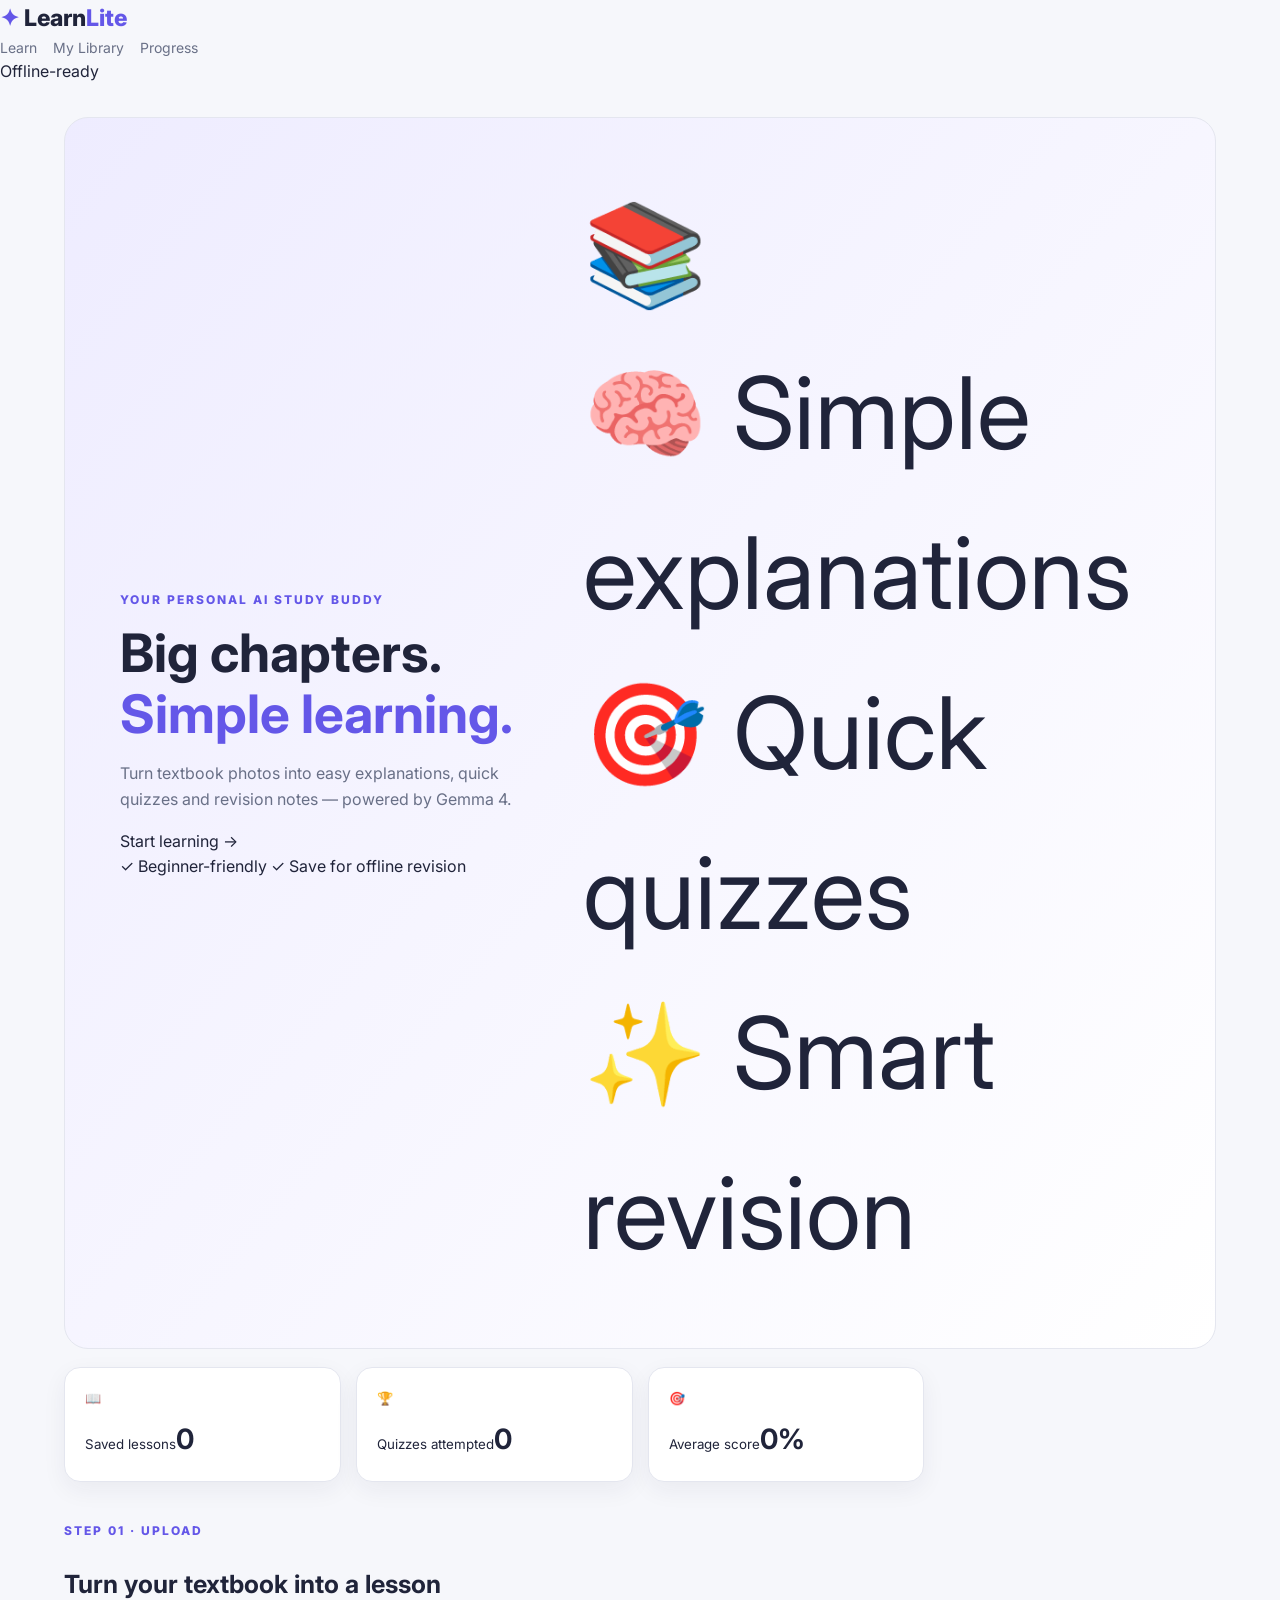
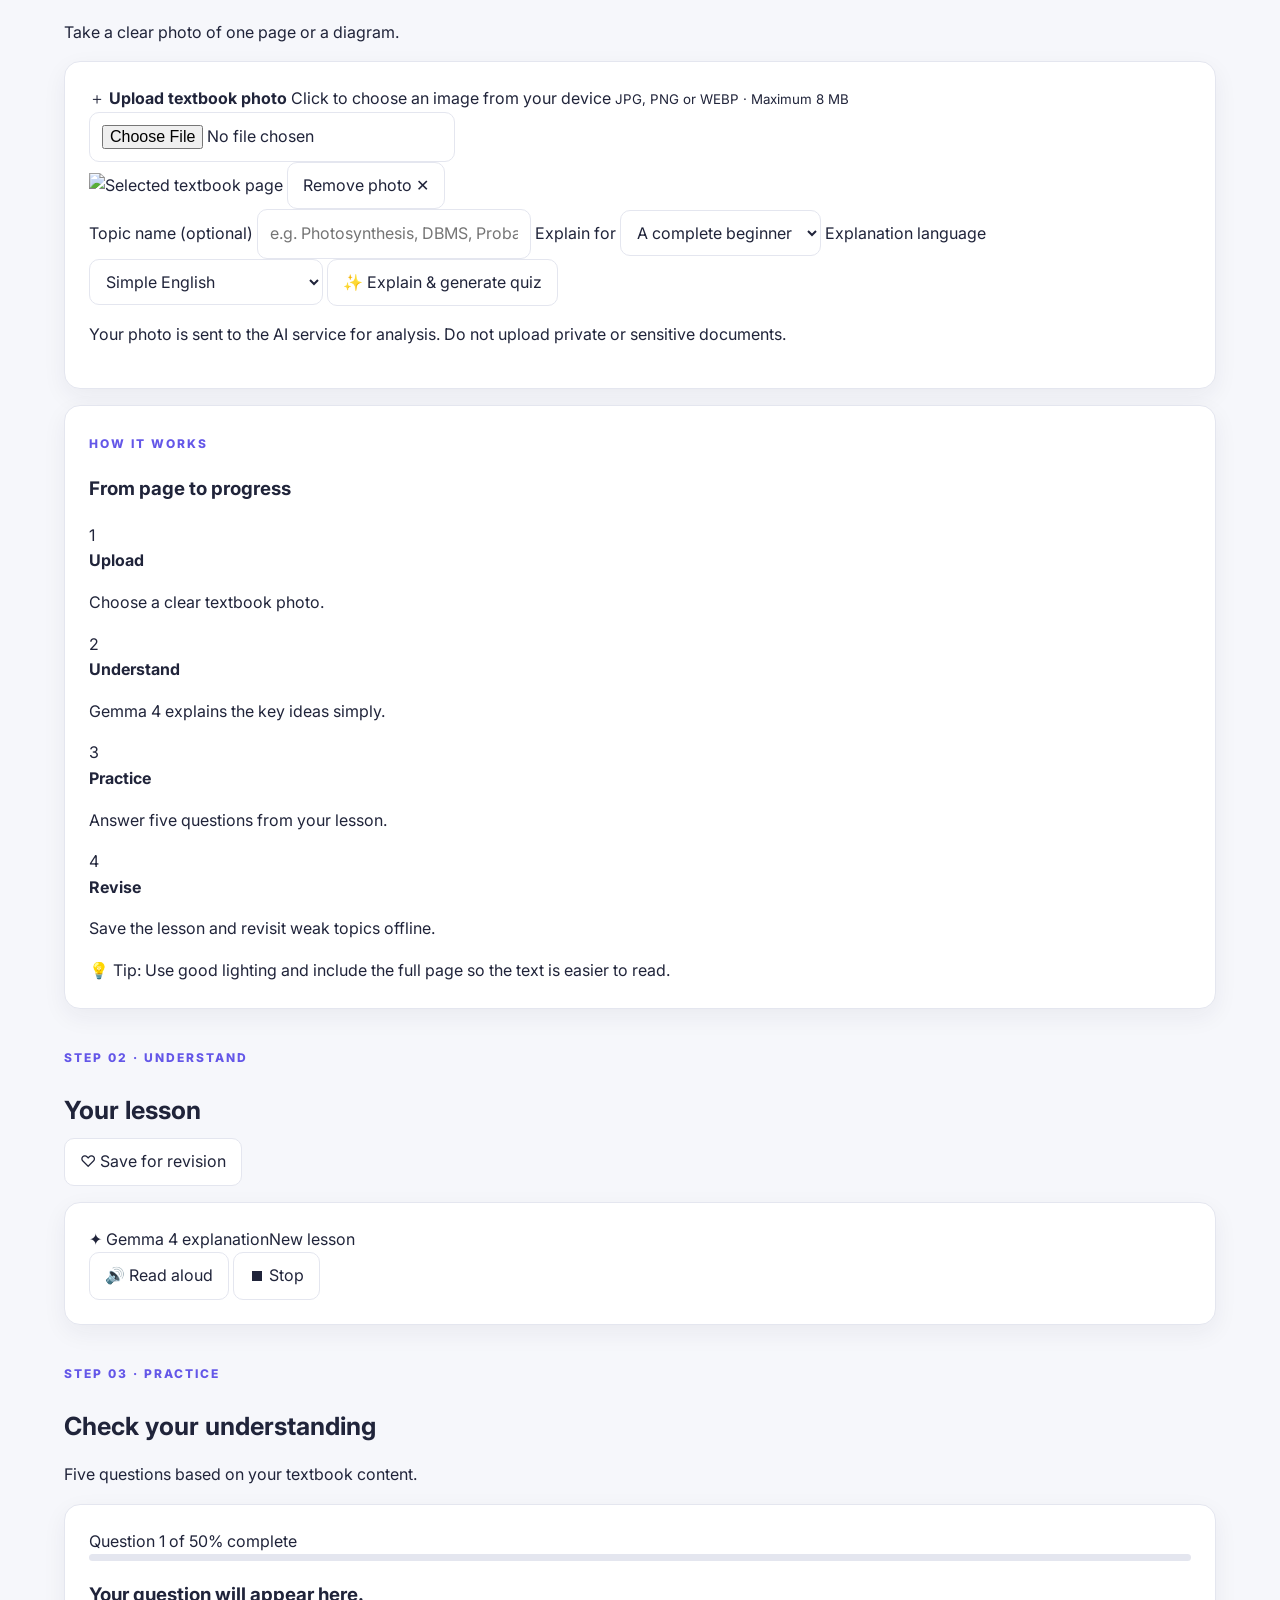
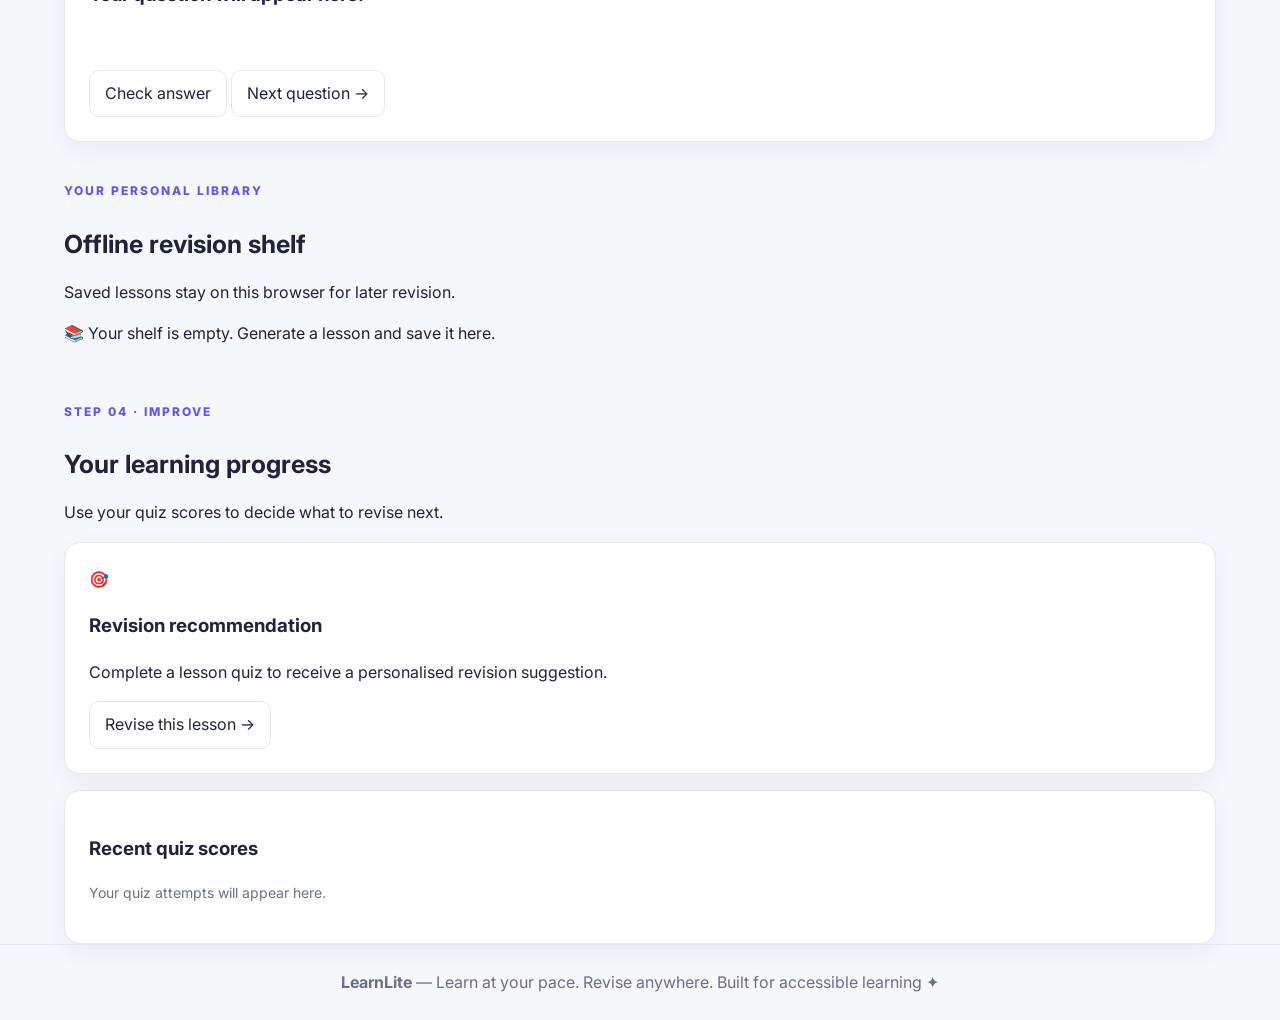
==== index.html @ 58d680be "Add LearnLite hackathon project" ====
<!DOCTYPE html>
<html lang="en">
<head>
  <meta charset="UTF-8">
  <meta name="viewport" content="width=device-width, initial-scale=1.0">
  <meta name="theme-color" content="#f7f5ff">
  <title>LearnLite — Learn Smarter</title>
  <link rel="stylesheet" href="style.css">
  <script src="script.js" defer></script>
</head>
<body>
  <header class="navbar">
    <a href="#home" class="logo"><span class="logo-icon">✦</span> Learn<span>Lite</span></a>
    <nav>
      <a href="#learn">Learn</a>
      <a href="#revision">My Library</a>
      <a href="#progress">Progress</a>
    </nav>
    <span class="offline-badge"><span></span> Offline-ready</span>
  </header>

  <main id="home">
    <section class="hero">
      <div class="hero-text">
        <span class="eyebrow">YOUR PERSONAL AI STUDY BUDDY</span>
        <h1>Big chapters.<br><span>Simple learning.</span></h1>
        <p>Turn textbook photos into easy explanations, quick quizzes and revision notes — powered by Gemma 4.</p>
        <a class="btn primary" href="#learn">Start learning <span>→</span></a>
        <div class="hero-points">
          <span>✓ Beginner-friendly</span>
          <span>✓ Save for offline revision</span>
        </div>
      </div>
      <div class="hero-art" aria-hidden="true">
        <div class="book">📚</div>
        <div class="art-card card-one">🧠 Simple explanations</div>
        <div class="art-card card-two">🎯 Quick quizzes</div>
        <div class="art-card card-three">✨ Smart revision</div>
      </div>
    </section>

    <section class="stats-grid">
      <article class="stat-card"><span>📖</span><div><small>Saved lessons</small><strong id="savedCount">0</strong></div></article>
      <article class="stat-card"><span>🏆</span><div><small>Quizzes attempted</small><strong id="quizCount">0</strong></div></article>
      <article class="stat-card"><span>🎯</span><div><small>Average score</small><strong id="averageScore">0%</strong></div></article>
    </section>

    <section id="learn" class="section">
      <div class="section-heading">
        <div><span class="eyebrow">STEP 01 · UPLOAD</span><h2>Turn your textbook into a lesson</h2></div>
        <p>Take a clear photo of one page or a diagram.</p>
      </div>

      <div class="learning-layout">
        <form id="studyForm" class="panel upload-panel">
          <label class="upload-zone" for="textbookImage" id="dropZone">
            <span class="upload-symbol">＋</span>
            <strong>Upload textbook photo</strong>
            <span>Click to choose an image from your device</span>
            <small>JPG, PNG or WEBP · Maximum 8 MB</small>
          </label>
          <input id="textbookImage" type="file" accept="image/jpeg,image/png,image/webp" required>

          <div id="previewWrap" class="preview-wrap hidden">
            <img id="previewImage" alt="Selected textbook page">
            <button type="button" id="removeImage" class="text-button">Remove photo ✕</button>
          </div>

          <label for="topicInput" class="field-label">Topic name (optional)</label>
          <input id="topicInput" type="text" maxlength="100" placeholder="e.g. Photosynthesis, DBMS, Probability">

          <label for="levelSelect" class="field-label">Explain for</label>
          <select id="levelSelect">
            <option value="a complete beginner">A complete beginner</option>
            <option value="a school student">A school student</option>
            <option value="a college student">A college student</option>
          </select>

          <label for="languageSelect" class="field-label">Explanation language</label>
          <select id="languageSelect">
            <option value="simple English">Simple English</option>
            <option value="Hindi">Hindi</option>
            <option value="Hinglish">Hinglish (Hindi + English)</option>
          </select>

          <button id="generateBtn" type="submit" class="btn primary full">✨ Explain & generate quiz</button>
          <p class="privacy-note">Your photo is sent to the AI service for analysis. Do not upload private or sensitive documents.</p>
          <p id="statusMessage" class="status-message" role="status"></p>
        </form>

        <aside class="panel how-panel">
          <span class="eyebrow">HOW IT WORKS</span>
          <h3>From page to progress</h3>
          <div class="step"><span>1</span><div><strong>Upload</strong><p>Choose a clear textbook photo.</p></div></div>
          <div class="step"><span>2</span><div><strong>Understand</strong><p>Gemma 4 explains the key ideas simply.</p></div></div>
          <div class="step"><span>3</span><div><strong>Practice</strong><p>Answer five questions from your lesson.</p></div></div>
          <div class="step"><span>4</span><div><strong>Revise</strong><p>Save the lesson and revisit weak topics offline.</p></div></div>
          <div class="tip-box">💡 Tip: Use good lighting and include the full page so the text is easier to read.</div>
        </aside>
      </div>
    </section>

    <section id="lesson" class="section hidden">
      <div class="section-heading">
        <div><span class="eyebrow">STEP 02 · UNDERSTAND</span><h2 id="lessonTitle">Your lesson</h2></div>
        <button id="saveLessonBtn" class="btn secondary">♡ Save for revision</button>
      </div>
      <article class="panel lesson-panel">
        <div class="lesson-meta"><span class="ai-tag">✦ Gemma 4 explanation</span><span id="lessonMode">New lesson</span></div>
        <div id="explanation" class="explanation"></div>
        <div class="lesson-actions">
          <button id="readBtn" class="btn secondary">🔊 Read aloud</button>
          <button id="stopReadBtn" class="btn secondary">⏹ Stop</button>
        </div>
      </article>
    </section>

    <section id="quizSection" class="section hidden">
      <div class="section-heading">
        <div><span class="eyebrow">STEP 03 · PRACTICE</span><h2>Check your understanding</h2></div>
        <p>Five questions based on your textbook content.</p>
      </div>
      <article class="panel quiz-panel">
        <div class="quiz-top"><span id="questionCounter">Question 1 of 5</span><span id="quizProgressText">0% complete</span></div>
        <div class="progress-track"><div id="quizProgressBar"></div></div>
        <h3 id="questionText">Your question will appear here.</h3>
        <div id="optionsList" class="options-list"></div>
        <p id="quizFeedback" class="quiz-feedback" aria-live="polite"></p>
        <div class="quiz-controls">
          <button id="checkAnswerBtn" class="btn primary">Check answer</button>
          <button id="nextQuestionBtn" class="btn primary hidden">Next question →</button>
        </div>
        <div id="quizResult" class="quiz-result hidden"></div>
      </article>
    </section>

    <section id="revision" class="section">
      <div class="section-heading">
        <div><span class="eyebrow">YOUR PERSONAL LIBRARY</span><h2>Offline revision shelf</h2></div>
        <p>Saved lessons stay on this browser for later revision.</p>
      </div>
      <div id="revisionList" class="revision-grid"></div>
      <p id="emptyLibrary" class="empty-library">📚 Your shelf is empty. Generate a lesson and save it here.</p>
    </section>

    <section id="progress" class="section">
      <div class="section-heading">
        <div><span class="eyebrow">STEP 04 · IMPROVE</span><h2>Your learning progress</h2></div>
        <p>Use your quiz scores to decide what to revise next.</p>
      </div>
      <div class="progress-layout">
        <article class="panel progress-panel">
          <span class="progress-icon">🎯</span>
          <h3>Revision recommendation</h3>
          <p id="recommendationText">Complete a lesson quiz to receive a personalised revision suggestion.</p>
          <button id="reviseRecommendedBtn" class="btn secondary hidden">Revise this lesson →</button>
        </article>
        <article class="panel history-panel">
          <h3>Recent quiz scores</h3>
          <div id="scoreHistory"></div>
          <p id="emptyScores" class="muted">Your quiz attempts will appear here.</p>
        </article>
      </div>
    </section>
  </main>

  <footer><strong>LearnLite</strong> — Learn at your pace. Revise anywhere. <span>Built for accessible learning ✦</span></footer>
  <div id="toast" class="toast" role="status"></div>
</body>
</html>
---- style.css ----
@import url('https://fonts.googleapis.com/css2?family=Inter:wght@400;500;600;700;800&display=swap');

:root {
  --bg: #f6f7fb;
  --surface: #ffffff;
  --text: #20243a;
  --muted: #697087;
  --primary: #6457e8;
  --primary-light: #eeecff;
  --border: #e4e6ef;
  --shadow: 0 8px 25px rgba(35, 36, 75, .06);
}

body.dark {
  --bg: #141625;
  --surface: #202337;
  --text: #f4f4ff;
  --muted: #b0b5ca;
  --primary: #a49aff;
  --primary-light: #34304f;
  --border: #383c53;
  --shadow: 0 8px 25px rgba(0, 0, 0, .18);
}

* { box-sizing: border-box; }

html { scroll-behavior: smooth; }

body {
  margin: 0;
  background: var(--bg);
  color: var(--text);
  font-family: Inter, Arial, sans-serif;
  line-height: 1.6;
  transition: background .2s, color .2s;
}

a { color: inherit; text-decoration: none; }

button, input, select, textarea { font: inherit; }

button, .primary-btn {
  border: 1px solid var(--border);
  border-radius: 10px;
  padding: 10px 15px;
  cursor: pointer;
  background: var(--surface);
  color: var(--text);
  transition: transform .15s, opacity .15s;
}

button:hover, .primary-btn:hover { transform: translateY(-1px); }

button:disabled { opacity: .45; cursor: not-allowed; transform: none; }

.primary-btn {
  display: inline-block;
  background: var(--primary);
  border-color: var(--primary);
  color: white;
  font-weight: 600;
}

.header {
  position: sticky;
  top: 0;
  z-index: 10;
  display: flex;
  align-items: center;
  justify-content: space-between;
  flex-wrap: wrap;
  gap: 16px;
  padding: 14px 6%;
  background: var(--surface);
  border-bottom: 1px solid var(--border);
}

.logo { font-size: 23px; font-weight: 800; }
.logo span, .hero h1 span { color: var(--primary); }

nav, .header-actions {
  display: flex;
  align-items: center;
  flex-wrap: wrap;
  gap: 16px;
}

nav a { color: var(--muted); font-size: 14px; }
nav a:hover { color: var(--primary); }

#networkStatus { font-size: 12px; color: var(--muted); }
#networkStatus.online { color: #16865c; }
#networkStatus.offline { color: #e34e5b; }

main { max-width: 1200px; margin: auto; padding: 0 24px; }

.hero {
  display: flex;
  justify-content: space-between;
  align-items: center;
  gap: 25px;
  margin-top: 32px;
  padding: 55px;
  border-radius: 24px;
  background: linear-gradient(130deg, var(--primary-light), var(--surface));
  border: 1px solid var(--border);
}

.eyebrow { color: var(--primary); font-size: 12px; font-weight: 800; letter-spacing: 2px; }
.hero h1 { font-size: clamp(32px, 5vw, 53px); line-height: 1.15; margin: 12px 0; }
.hero p { color: var(--muted); }
.hero-art { font-size: 100px; }

.section { padding-top: 35px; scroll-margin-top: 100px; }
.section h2 { font-size: 25px; margin-bottom: 8px; }
.muted { color: var(--muted); font-size: 14px; }

.stats-grid {
  display: grid;
  grid-template-columns: repeat(4, minmax(0, 1fr));
  gap: 15px;
  margin-top: 18px;
}

.stat-card, .course-card, .panel, .lesson-sidebar, .lesson-content,
.achievement-card, .task-item {
  background: var(--surface);
  border: 1px solid var(--border);
  border-radius: 16px;
  box-shadow: var(--shadow);
}

.stat-card { padding: 20px; display: grid; gap: 8px; }
.stat-card span { color: var(--muted); font-size: 13px; }
.stat-card strong { font-size: 28px; }

.toolbar, .button-row {
  display: flex;
  flex-wrap: wrap;
  align-items: center;
  gap: 10px;
}

.toolbar { margin: 18px 0; }

input, select, textarea {
  background: var(--surface);
  color: var(--text);
  border: 1px solid var(--border);
  border-radius: 10px;
  padding: 11px 12px;
  max-width: 100%;
}

input:focus, select:focus, textarea:focus, button:focus-visible, a:focus-visible {
  outline: 2px solid var(--primary);
  outline-offset: 2px;
}

#courseSearch { flex: 1; min-width: 180px; }

.course-grid {
  display: grid;
  grid-template-columns: repeat(3, minmax(0, 1fr));
  gap: 18px;
}

.course-card { padding: 20px; }
.course-icon { font-size: 35px; }
.course-card h3 { margin: 10px 0 5px; }
.course-card p { color: var(--muted); font-size: 14px; }
.course-meta { color: var(--muted); font-size: 12px; margin-bottom: 15px; }
.course-card .button-row { margin-top: 12px; }
.course-card .button-row button { flex: 1; }
.course-card .progress-track { margin-top: 15px; }

.progress-track {
  height: 7px;
  border-radius: 20px;
  background: var(--border);
  overflow: hidden;
}

.progress-fill { height: 100%; background: var(--primary); transition: width .2s; }

.lesson-layout {
  display: grid;
  grid-template-columns: 260px minmax(0, 1fr);
  gap: 18px;
  margin-top: 18px;
}

.lesson-sidebar, .lesson-content { padding: 20px; min-width: 0; }
.lesson-sidebar button { display: block; width: 100%; text-align: left; margin: 8px 0; }
.lesson-sidebar button.active { background: var(--primary-light); border-color: var(--primary); }
.lesson-content > p { white-space: pre-line; }

.video-wrapper {
  width: 100%;
  aspect-ratio: 16 / 9;
  background: #10111b;
  border-radius: 14px;
  overflow: hidden;
  margin: 20px 0 8px;
  display: grid;
  place-items: center;
}

.video-wrapper iframe { width: 100%; height: 100%; border: 0; }
.video-placeholder { color: white; text-align: center; padding: 20px; }
.video-link { display: inline-block; color: var(--primary); margin: 8px 0 15px; }

.lesson-content label { display: block; margin: 20px 0 8px; font-weight: 600; }
#lessonNotes { display: block; width: 100%; resize: vertical; }

.panel { padding: 24px; margin-top: 16px; }
#quizOptions { display: grid; gap: 10px; margin: 18px 0; }
.quiz-option { text-align: left; }
.quiz-option.selected { border-color: var(--primary); background: var(--primary-light); }
#quizFeedback { min-height: 25px; }

.task-list { display: grid; gap: 10px; margin-top: 15px; }
.task-item {
  display: flex;
  align-items: center;
  justify-content: space-between;
  flex-wrap: wrap;
  gap: 12px;
  padding: 14px 16px;
}
.task-item label { display: flex; align-items: center; gap: 10px; }
.task-item.done .task-title { text-decoration: line-through; color: var(--muted); }

.timer-panel { text-align: center; }
.timer-display { font-size: clamp(48px, 9vw, 76px); font-weight: 800; margin: 15px; }
.timer-panel .button-row { justify-content: center; }
.timer-panel select { margin-left: 8px; }

.chat-messages { display: grid; gap: 12px; margin-bottom: 15px; }
.bot-message, .user-message { padding: 12px 15px; border-radius: 12px; margin: 0; }
.bot-message { background: var(--primary-light); }
.user-message { background: var(--bg); text-align: right; }
#chatForm input { flex: 1; min-width: 150px; }

.achievement-grid {
  display: grid;
  grid-template-columns: repeat(3, minmax(0, 1fr));
  gap: 12px;
  margin: 18px 0 45px;
}
.achievement-card { padding: 16px; }
.achievement-card.locked { opacity: .5; }
.achievement-card strong { display: block; }
.achievement-card p { margin: 5px 0 0; color: var(--muted); font-size: 13px; }

footer { text-align: center; padding: 25px; color: var(--muted); border-top: 1px solid var(--border); }

.toast {
  position: fixed;
  right: 20px;
  bottom: 20px;
  z-index: 20;
  max-width: calc(100vw - 40px);
  background: var(--text);
  color: var(--surface);
  border-radius: 12px;
  padding: 12px 18px;
  opacity: 0;
  pointer-events: none;
  transition: opacity .2s;
}
.toast.show { opacity: 1; }

@media (max-width: 850px) {
  .header { justify-content: center; }
  .hero { padding: 30px; }
  .stats-grid { grid-template-columns: repeat(2, minmax(0, 1fr)); }
  .course-grid { grid-template-columns: repeat(2, minmax(0, 1fr)); }
  .lesson-layout { grid-template-columns: 1fr; }
}

@media (max-width: 560px) {
  main { padding: 0 15px; }
  .hero { padding: 25px 20px; }
  .hero-art { font-size: 60px; }
  nav { justify-content: center; gap: 12px; }
  .header-actions { justify-content: center; }
  .course-grid, .achievement-grid { grid-template-columns: 1fr; }
  .stat-card { padding: 14px; }
  .stat-card strong { font-size: 24px; }
  .toolbar > input, .toolbar > select { width: 100%; }
}
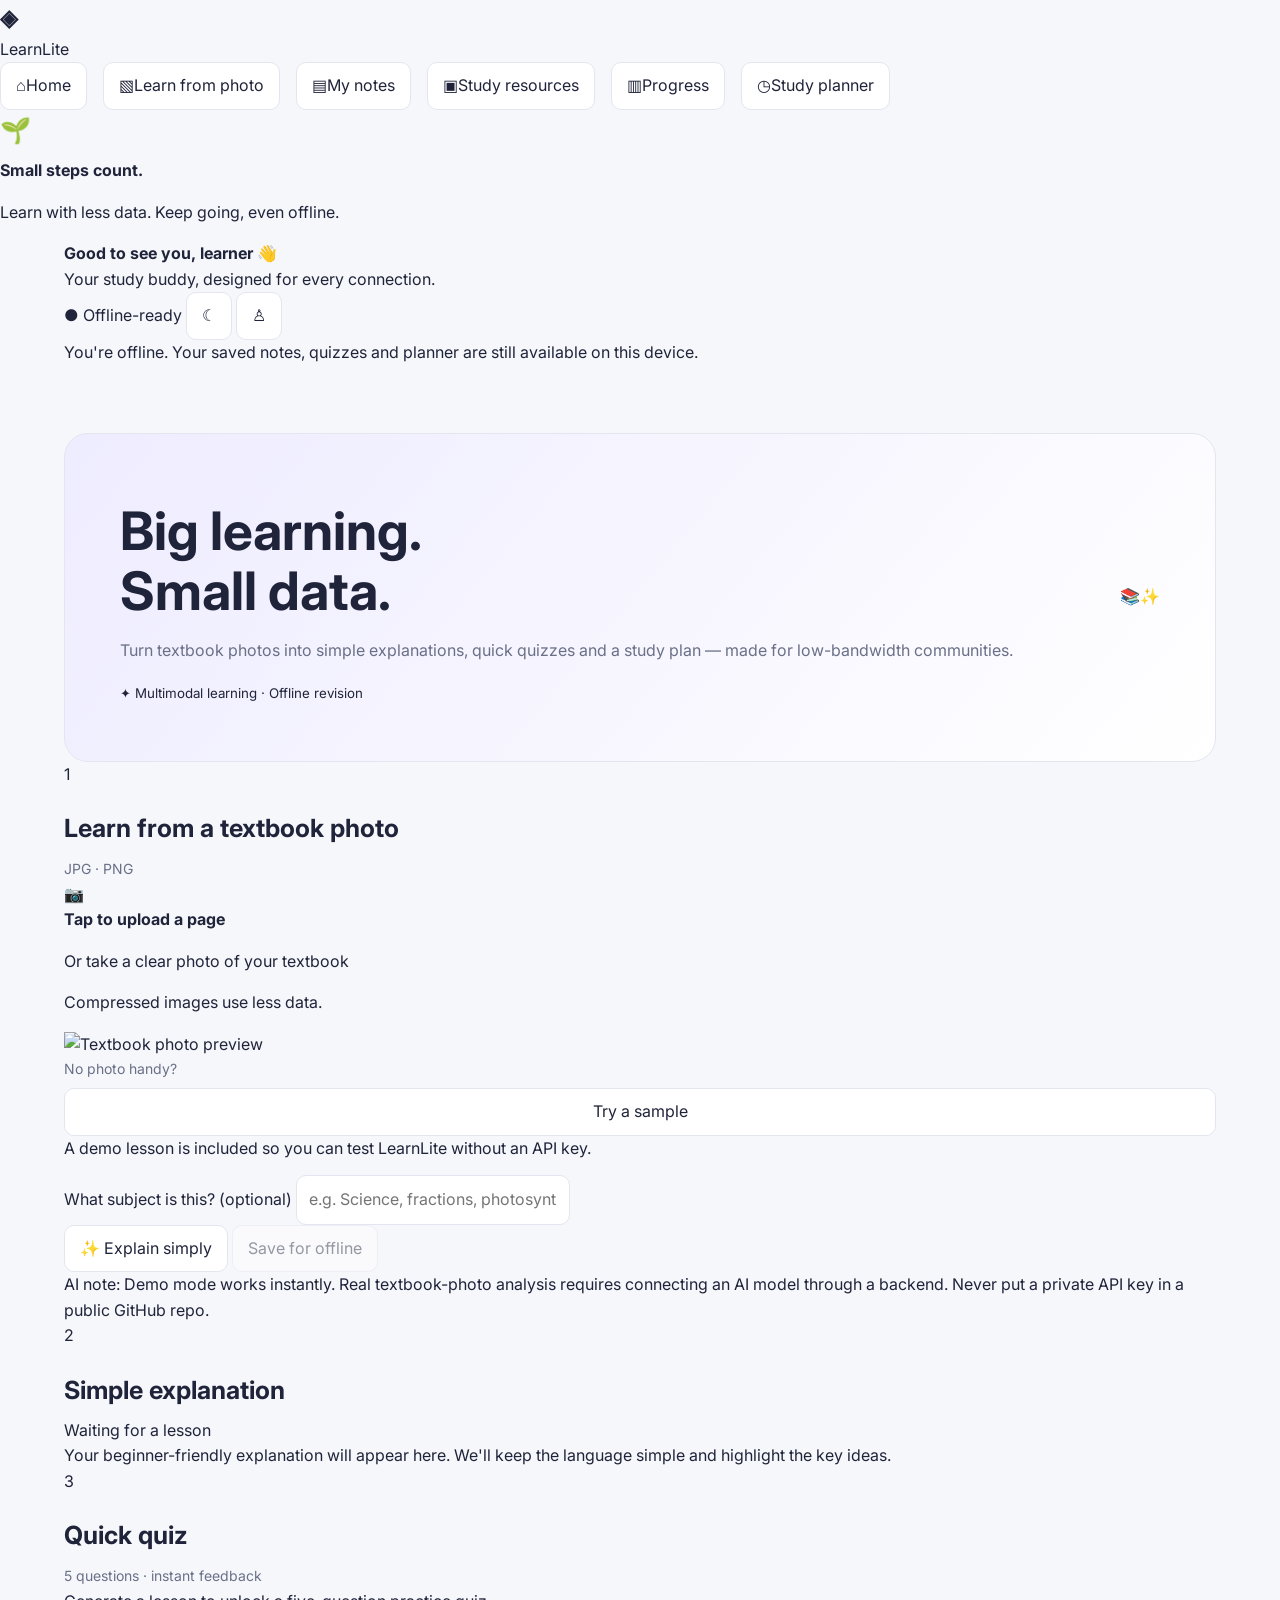
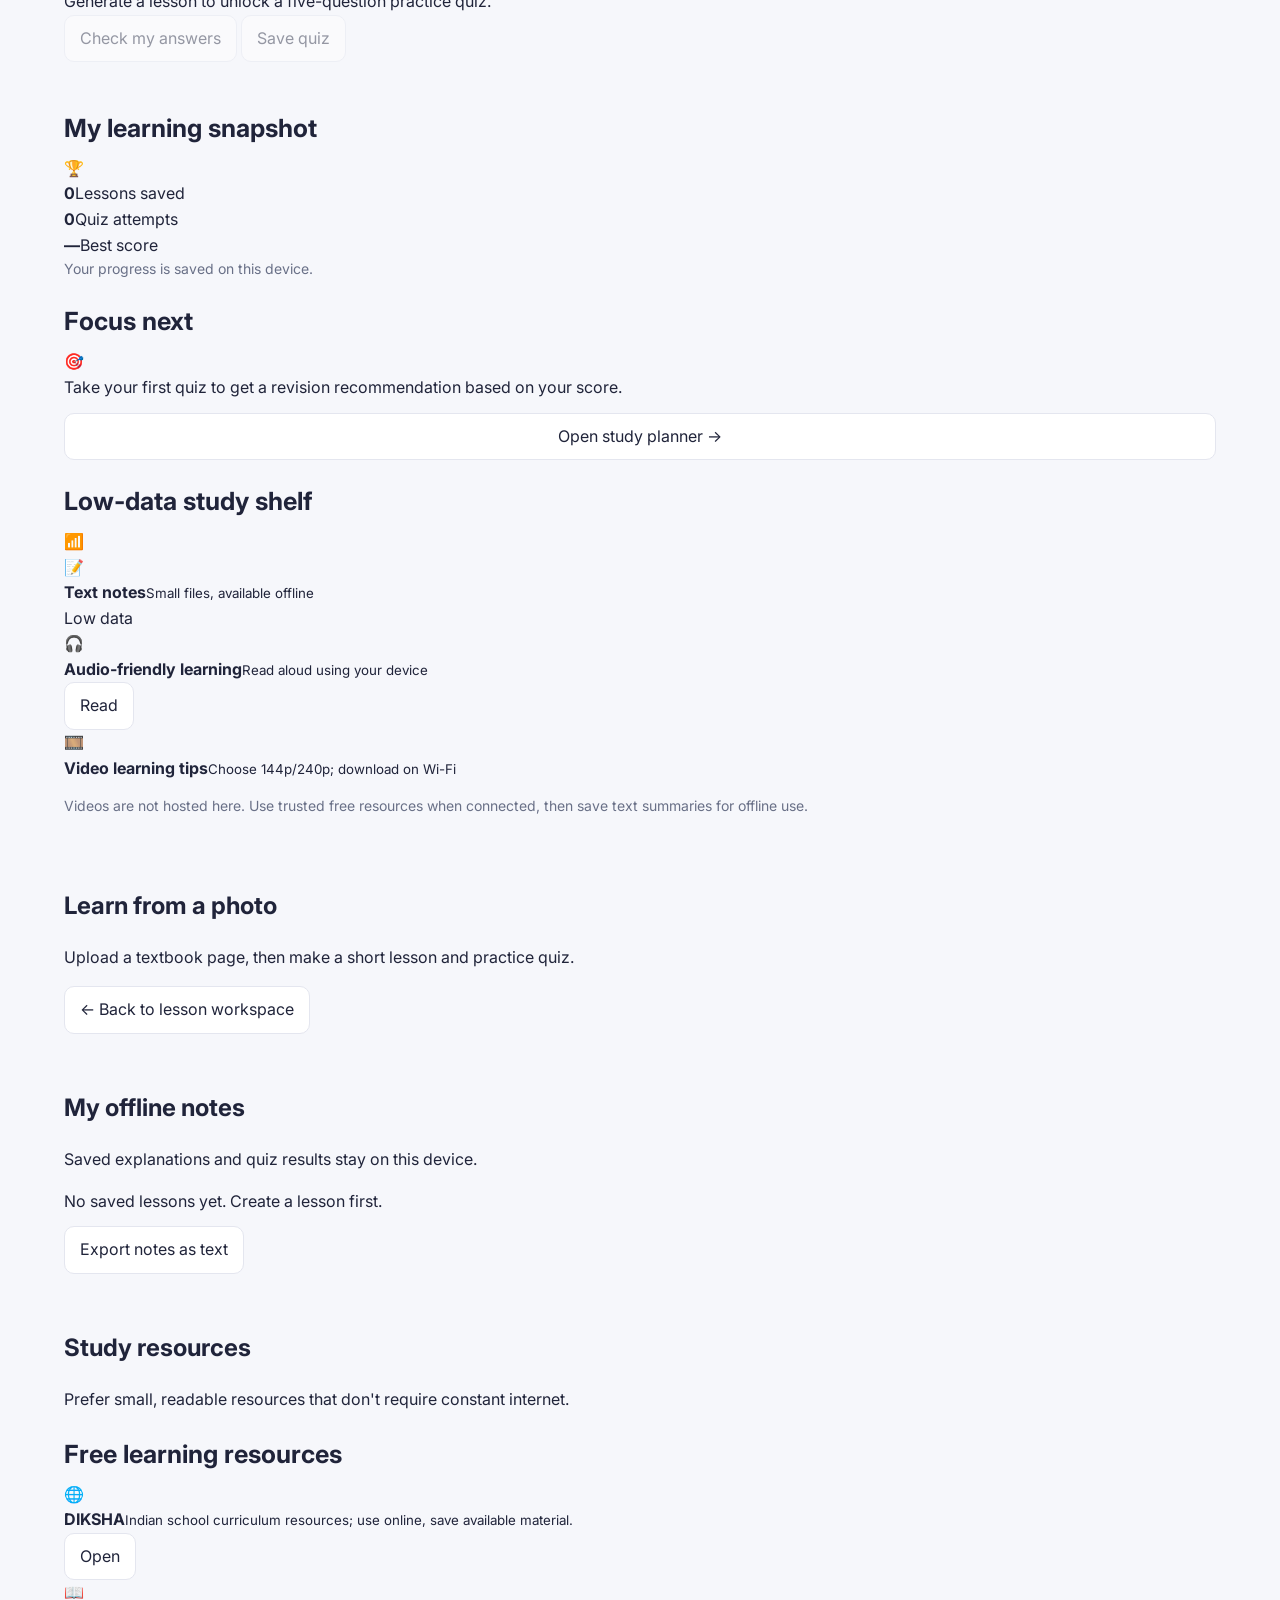
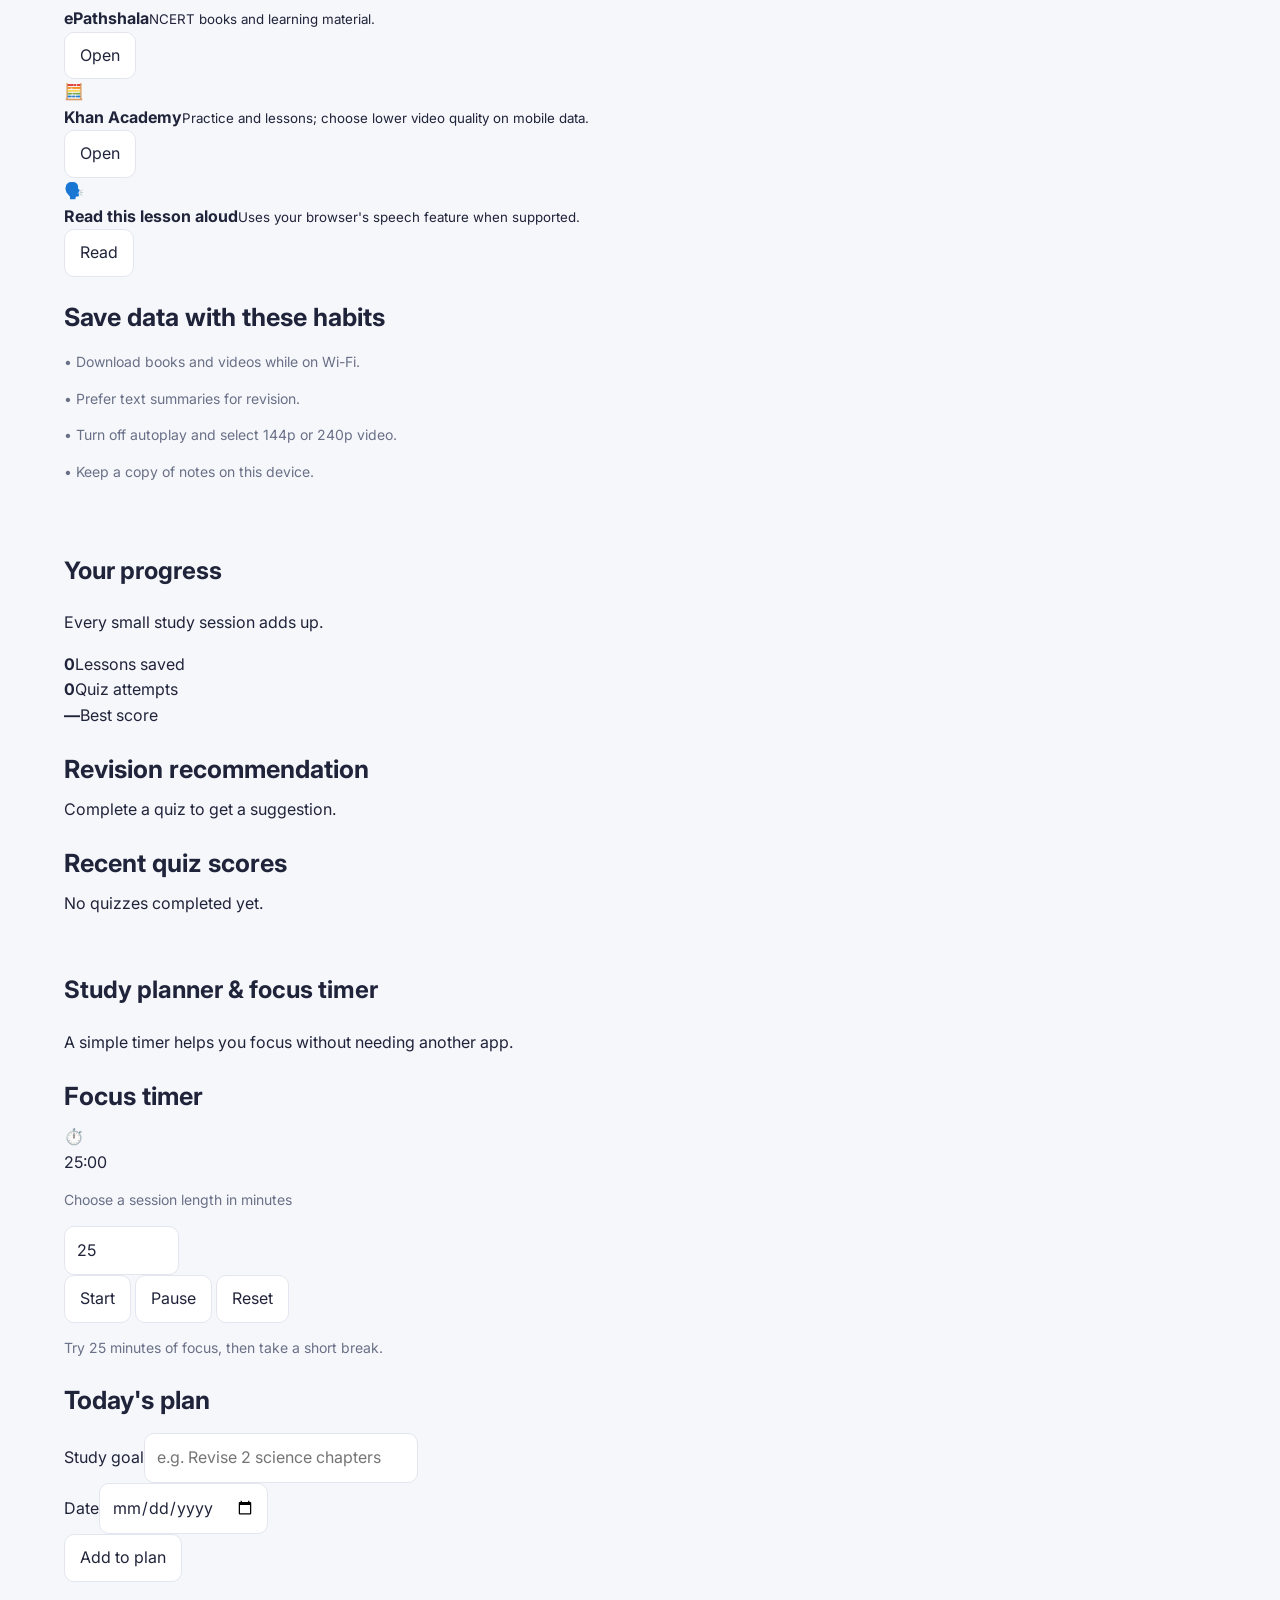
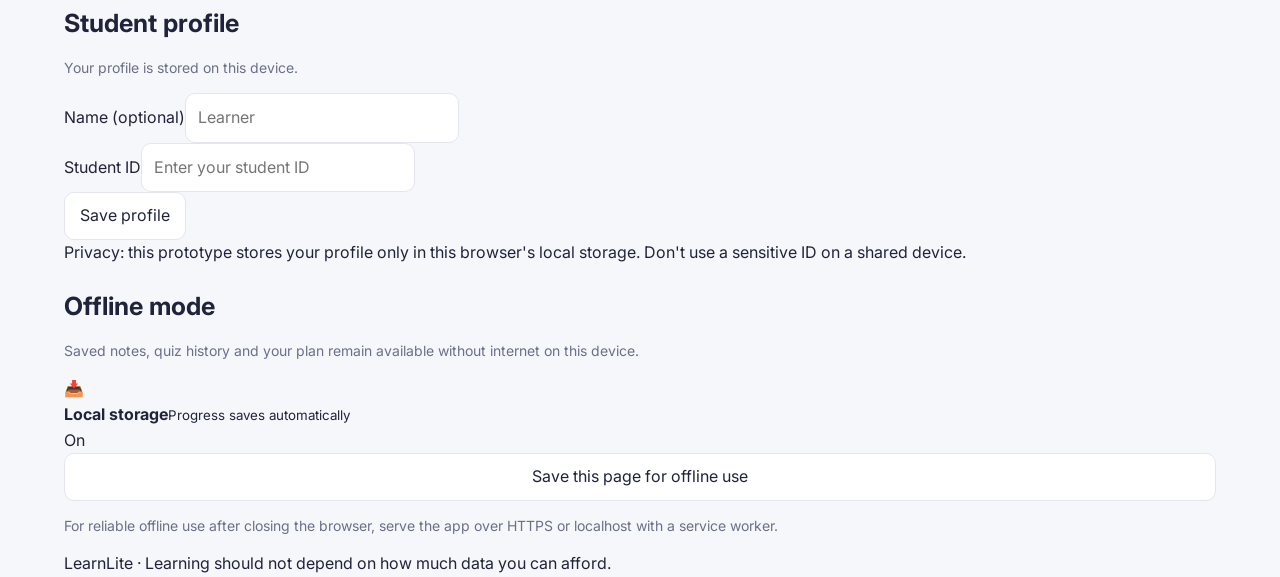
==== commit 26f69822: "Update index.html" ====
--- a/index.html
+++ b/index.html
@@ -1,171 +1,231 @@
-
 <!DOCTYPE html>
 <html lang="en">
 <head>
-  <meta charset="UTF-8">
-  <meta name="viewport" content="width=device-width, initial-scale=1.0">
-  <meta name="theme-color" content="#f7f5ff">
-  <title>LearnLite — Learn Smarter</title>
-  <link rel="stylesheet" href="style.css">
-  <script src="script.js" defer></script>
+<meta charset="UTF-8">
+<meta name="viewport" content="width=device-width, initial-scale=1">
+<title>LearnLite — Learn anywhere</title>
+<meta name="theme-color" content="#6558e8">
+<link rel="stylesheet" href="style.css">
 </head>
 <body>
-  <header class="navbar">
-    <a href="#home" class="logo"><span class="logo-icon">✦</span> Learn<span>Lite</span></a>
-    <nav>
-      <a href="#learn">Learn</a>
-      <a href="#revision">My Library</a>
-      <a href="#progress">Progress</a>
+<div class="app">
+  <aside class="sidebar">
+    <div class="brand"><div class="logo">◈</div><span>Learn<span>Lite</span></span></div>
+    <nav class="nav" aria-label="Main navigation">
+      <button class="active" data-page="home"><span class="ico">⌂</span><span class="navlabel">Home</span></button>
+      <button data-page="learn"><span class="ico">▧</span><span class="navlabel">Learn from photo</span></button>
+      <button data-page="notes"><span class="ico">▤</span><span class="navlabel">My notes</span></button>
+      <button data-page="resources"><span class="ico">▣</span><span class="navlabel">Study resources</span></button>
+      <button data-page="progress"><span class="ico">▥</span><span class="navlabel">Progress</span></button>
+      <button data-page="planner"><span class="ico">◷</span><span class="navlabel">Study planner</span></button>
     </nav>
-    <span class="offline-badge"><span></span> Offline-ready</span>
-  </header>
-
-  <main id="home">
-    <section class="hero">
-      <div class="hero-text">
-        <span class="eyebrow">YOUR PERSONAL AI STUDY BUDDY</span>
-        <h1>Big chapters.<br><span>Simple learning.</span></h1>
-        <p>Turn textbook photos into easy explanations, quick quizzes and revision notes — powered by Gemma 4.</p>
-        <a class="btn primary" href="#learn">Start learning <span>→</span></a>
-        <div class="hero-points">
-          <span>✓ Beginner-friendly</span>
-          <span>✓ Save for offline revision</span>
-        </div>
+    <div class="sidebottom"><div style="font-size:25px;margin-bottom:8px">🌱</div><strong>Small steps count.</strong><p>Learn with less data. Keep going, even offline.</p></div>
+  </aside>
+
+  <main class="main">
+    <header class="topbar">
+      <div><strong>Good to see you, learner 👋</strong><div class="tagline">Your study buddy, designed for every connection.</div></div>
+      <div class="topactions">
+        <span class="pill" id="connection">● Offline-ready</span>
+        <button class="iconbtn" id="themeBtn" title="Toggle dark/light mode" aria-label="Toggle theme">☾</button>
+        <button class="iconbtn" id="studentBtn" title="Student profile">♙</button>
       </div>
-      <div class="hero-art" aria-hidden="true">
-        <div class="book">📚</div>
-        <div class="art-card card-one">🧠 Simple explanations</div>
-        <div class="art-card card-two">🎯 Quick quizzes</div>
-        <div class="art-card card-three">✨ Smart revision</div>
-      </div>
-    </section>
-
-    <section class="stats-grid">
-      <article class="stat-card"><span>📖</span><div><small>Saved lessons</small><strong id="savedCount">0</strong></div></article>
-      <article class="stat-card"><span>🏆</span><div><small>Quizzes attempted</small><strong id="quizCount">0</strong></div></article>
-      <article class="stat-card"><span>🎯</span><div><small>Average score</small><strong id="averageScore">0%</strong></div></article>
-    </section>
-
-    <section id="learn" class="section">
-      <div class="section-heading">
-        <div><span class="eyebrow">STEP 01 · UPLOAD</span><h2>Turn your textbook into a lesson</h2></div>
-        <p>Take a clear photo of one page or a diagram.</p>
-      </div>
-
-      <div class="learning-layout">
-        <form id="studyForm" class="panel upload-panel">
-          <label class="upload-zone" for="textbookImage" id="dropZone">
-            <span class="upload-symbol">＋</span>
-            <strong>Upload textbook photo</strong>
-            <span>Click to choose an image from your device</span>
-            <small>JPG, PNG or WEBP · Maximum 8 MB</small>
-          </label>
-          <input id="textbookImage" type="file" accept="image/jpeg,image/png,image/webp" required>
-
-          <div id="previewWrap" class="preview-wrap hidden">
-            <img id="previewImage" alt="Selected textbook page">
-            <button type="button" id="removeImage" class="text-button">Remove photo ✕</button>
-          </div>
-
-          <label for="topicInput" class="field-label">Topic name (optional)</label>
-          <input id="topicInput" type="text" maxlength="100" placeholder="e.g. Photosynthesis, DBMS, Probability">
-
-          <label for="levelSelect" class="field-label">Explain for</label>
-          <select id="levelSelect">
-            <option value="a complete beginner">A complete beginner</option>
-            <option value="a school student">A school student</option>
-            <option value="a college student">A college student</option>
-          </select>
-
-          <label for="languageSelect" class="field-label">Explanation language</label>
-          <select id="languageSelect">
-            <option value="simple English">Simple English</option>
-            <option value="Hindi">Hindi</option>
-            <option value="Hinglish">Hinglish (Hindi + English)</option>
-          </select>
-
-          <button id="generateBtn" type="submit" class="btn primary full">✨ Explain & generate quiz</button>
-          <p class="privacy-note">Your photo is sent to the AI service for analysis. Do not upload private or sensitive documents.</p>
-          <p id="statusMessage" class="status-message" role="status"></p>
-        </form>
-
-        <aside class="panel how-panel">
-          <span class="eyebrow">HOW IT WORKS</span>
-          <h3>From page to progress</h3>
-          <div class="step"><span>1</span><div><strong>Upload</strong><p>Choose a clear textbook photo.</p></div></div>
-          <div class="step"><span>2</span><div><strong>Understand</strong><p>Gemma 4 explains the key ideas simply.</p></div></div>
-          <div class="step"><span>3</span><div><strong>Practice</strong><p>Answer five questions from your lesson.</p></div></div>
-          <div class="step"><span>4</span><div><strong>Revise</strong><p>Save the lesson and revisit weak topics offline.</p></div></div>
-          <div class="tip-box">💡 Tip: Use good lighting and include the full page so the text is easier to read.</div>
-        </aside>
-      </div>
-    </section>
-
-    <section id="lesson" class="section hidden">
-      <div class="section-heading">
-        <div><span class="eyebrow">STEP 02 · UNDERSTAND</span><h2 id="lessonTitle">Your lesson</h2></div>
-        <button id="saveLessonBtn" class="btn secondary">♡ Save for revision</button>
-      </div>
-      <article class="panel lesson-panel">
-        <div class="lesson-meta"><span class="ai-tag">✦ Gemma 4 explanation</span><span id="lessonMode">New lesson</span></div>
-        <div id="explanation" class="explanation"></div>
-        <div class="lesson-actions">
-          <button id="readBtn" class="btn secondary">🔊 Read aloud</button>
-          <button id="stopReadBtn" class="btn secondary">⏹ Stop</button>
-        </div>
-      </article>
-    </section>
-
-    <section id="quizSection" class="section hidden">
-      <div class="section-heading">
-        <div><span class="eyebrow">STEP 03 · PRACTICE</span><h2>Check your understanding</h2></div>
-        <p>Five questions based on your textbook content.</p>
-      </div>
-      <article class="panel quiz-panel">
-        <div class="quiz-top"><span id="questionCounter">Question 1 of 5</span><span id="quizProgressText">0% complete</span></div>
-        <div class="progress-track"><div id="quizProgressBar"></div></div>
-        <h3 id="questionText">Your question will appear here.</h3>
-        <div id="optionsList" class="options-list"></div>
-        <p id="quizFeedback" class="quiz-feedback" aria-live="polite"></p>
-        <div class="quiz-controls">
-          <button id="checkAnswerBtn" class="btn primary">Check answer</button>
-          <button id="nextQuestionBtn" class="btn primary hidden">Next question →</button>
-        </div>
-        <div id="quizResult" class="quiz-result hidden"></div>
-      </article>
-    </section>
-
-    <section id="revision" class="section">
-      <div class="section-heading">
-        <div><span class="eyebrow">YOUR PERSONAL LIBRARY</span><h2>Offline revision shelf</h2></div>
-        <p>Saved lessons stay on this browser for later revision.</p>
-      </div>
-      <div id="revisionList" class="revision-grid"></div>
-      <p id="emptyLibrary" class="empty-library">📚 Your shelf is empty. Generate a lesson and save it here.</p>
-    </section>
-
-    <section id="progress" class="section">
-      <div class="section-heading">
-        <div><span class="eyebrow">STEP 04 · IMPROVE</span><h2>Your learning progress</h2></div>
-        <p>Use your quiz scores to decide what to revise next.</p>
-      </div>
-      <div class="progress-layout">
-        <article class="panel progress-panel">
-          <span class="progress-icon">🎯</span>
-          <h3>Revision recommendation</h3>
-          <p id="recommendationText">Complete a lesson quiz to receive a personalised revision suggestion.</p>
-          <button id="reviseRecommendedBtn" class="btn secondary hidden">Revise this lesson →</button>
-        </article>
-        <article class="panel history-panel">
-          <h3>Recent quiz scores</h3>
-          <div id="scoreHistory"></div>
-          <p id="emptyScores" class="muted">Your quiz attempts will appear here.</p>
-        </article>
-      </div>
-    </section>
+    </header>
+
+    <div class="offlinebanner" id="offlineBanner">You're offline. Your saved notes, quizzes and planner are still available on this device.</div>
+    <div class="content">
+      <section class="section active" id="page-home">
+        <div class="hero">
+          <div>
+            <h1>Big learning.<br>Small data.</h1>
+            <p>Turn textbook photos into simple explanations, quick quizzes and a study plan — made for low-bandwidth communities.</p>
+            <small>✦ Multimodal learning · Offline revision</small>
+          </div>
+          <div class="heroart">📚✨</div>
+        </div>
+
+        <div class="layout">
+          <div class="stack">
+            <div class="card">
+              <div class="cardhead">
+                <div class="step"><span class="num">1</span><h2>Learn from a textbook photo</h2></div>
+                <span class="tiny muted">JPG · PNG</span>
+              </div>
+              <div class="uploadrow">
+                <label class="drop" for="photo">
+                  <div class="camera">📷</div>
+                  <strong>Tap to upload a page</strong>
+                  <p>Or take a clear photo of your textbook</p>
+                  <p>Compressed images use less data.</p>
+                  <img class="preview" id="preview" alt="Textbook photo preview">
+                </label>
+                <div class="sample">
+                  <div class="tiny muted" style="margin-bottom:8px">No photo handy?</div>
+                  <button class="btn secondary" id="sampleBtn" style="width:100%">Try a sample</button>
+                  <div class="note">A demo lesson is included so you can test LearnLite without an API key.</div>
+                </div>
+              </div>
+              <input id="photo" type="file" accept="image/*" capture="environment" hidden>
+              <div class="fieldgroup" style="margin-top:14px">
+                <label class="fieldlabel" for="topic">What subject is this? (optional)</label>
+                <input id="topic" class="field" placeholder="e.g. Science, fractions, photosynthesis">
+              </div>
+              <div class="btnrow">
+                <button class="btn" id="explainBtn">✨ Explain simply</button>
+                <button class="btn secondary" id="saveBtn" disabled>Save for offline</button>
+              </div>
+              <div class="note">AI note: Demo mode works instantly. Real textbook-photo analysis requires connecting an AI model through a backend. Never put a private API key in a public GitHub repo.</div>
+            </div>
+
+            <div class="card">
+              <div class="cardhead"><div class="step"><span class="num">2</span><h2>Simple explanation</h2></div><span class="status" id="explainStatus">Waiting for a lesson</span></div>
+              <div id="explanation" class="empty">Your beginner-friendly explanation will appear here. We'll keep the language simple and highlight the key ideas.</div>
+            </div>
+
+            <div class="card">
+              <div class="cardhead"><div class="step"><span class="num">3</span><h2>Quick quiz</h2></div><span class="tiny muted">5 questions · instant feedback</span></div>
+              <div id="quizArea" class="empty">Generate a lesson to unlock a five-question practice quiz.</div>
+              <div class="btnrow">
+                <button class="btn" id="submitQuiz" disabled>Check my answers</button>
+                <button class="btn secondary" id="saveQuiz" disabled>Save quiz</button>
+              </div>
+              <div id="quizFeedback" aria-live="polite"></div>
+            </div>
+          </div>
+
+          <div class="stack">
+            <div class="card">
+              <div class="cardhead"><h2>My learning snapshot</h2><span>🏆</span></div>
+              <div class="statgrid">
+                <div class="stat"><b id="lessonsStat">0</b><span>Lessons saved</span></div>
+                <div class="stat"><b id="attemptsStat">0</b><span>Quiz attempts</span></div>
+                <div class="stat"><b id="bestStat">—</b><span>Best score</span></div>
+              </div>
+              <div class="progressbar"><span id="progressFill"></span></div>
+              <div class="tiny muted" id="progressCaption">Your progress is saved on this device.</div>
+            </div>
+
+            <div class="card">
+              <div class="cardhead"><h2>Focus next</h2><span>🎯</span></div>
+              <div id="recommendation" class="note" style="margin:0">Take your first quiz to get a revision recommendation based on your score.</div>
+              <button class="btn secondary" style="width:100%;margin-top:12px" data-goto="planner">Open study planner →</button>
+            </div>
+
+            <div class="card">
+              <div class="cardhead"><h2>Low-data study shelf</h2><span>📶</span></div>
+              <div class="resource"><div class="resourceicon">📝</div><div><strong>Text notes</strong><small>Small files, available offline</small></div><span class="status">Low data</span></div>
+              <div class="resource"><div class="resourceicon">🎧</div><div><strong>Audio-friendly learning</strong><small>Read aloud using your device</small></div><button class="btn secondary" id="readBtn">Read</button></div>
+              <div class="resource"><div class="resourceicon">🎞️</div><div><strong>Video learning tips</strong><small>Choose 144p/240p; download on Wi-Fi</small></div></div>
+              <p class="tiny muted">Videos are not hosted here. Use trusted free resources when connected, then save text summaries for offline use.</p>
+            </div>
+          </div>
+        </div>
+      </section>
+
+      <section class="section" id="page-learn">
+        <h1 class="pageheading">Learn from a photo</h1>
+        <p class="pageintro">Upload a textbook page, then make a short lesson and practice quiz.</p>
+        <button class="btn" data-goto="home">← Back to lesson workspace</button>
+      </section>
+
+      <section class="section" id="page-notes">
+        <h1 class="pageheading">My offline notes</h1>
+        <p class="pageintro">Saved explanations and quiz results stay on this device.</p>
+        <div class="card" id="notesList"><div class="empty">No saved lessons yet. Create a lesson first.</div></div>
+        <button class="btn secondary" id="exportBtn" style="margin-top:12px">Export notes as text</button>
+      </section>
+
+      <section class="section" id="page-resources">
+        <h1 class="pageheading">Study resources</h1>
+        <p class="pageintro">Prefer small, readable resources that don't require constant internet.</p>
+        <div class="layout">
+          <div class="stack">
+            <div class="card">
+              <h2>Free learning resources</h2>
+              <div class="resource"><div class="resourceicon">🌐</div><div><strong>DIKSHA</strong><small>Indian school curriculum resources; use online, save available material.</small></div><button class="btn secondary" data-url="https://diksha.gov.in/">Open</button></div>
+              <div class="resource"><div class="resourceicon">📖</div><div><strong>ePathshala</strong><small>NCERT books and learning material.</small></div><button class="btn secondary" data-url="https://epathshala.nic.in/">Open</button></div>
+              <div class="resource"><div class="resourceicon">🧮</div><div><strong>Khan Academy</strong><small>Practice and lessons; choose lower video quality on mobile data.</small></div><button class="btn secondary" data-url="https://www.khanacademy.org/">Open</button></div>
+              <div class="resource"><div class="resourceicon">🗣️</div><div><strong>Read this lesson aloud</strong><small>Uses your browser's speech feature when supported.</small></div><button class="btn secondary" id="readResource">Read</button></div>
+            </div>
+            <div class="card">
+              <h2>Save data with these habits</h2>
+              <p class="muted">• Download books and videos while on Wi-Fi.</p>
+              <p class="muted">• Prefer text summaries for revision.</p>
+              <p class="muted">• Turn off autoplay and select 144p or 240p video.</p>
+              <p class="muted">• Keep a copy of notes on this device.</p>
+            </div>
+          </div>
+        </div>
+      </section>
+
+      <section class="section" id="page-progress">
+        <h1 class="pageheading">Your progress</h1>
+        <p class="pageintro">Every small study session adds up.</p>
+        <div class="card">
+          <div class="statgrid">
+            <div class="stat"><b id="lessonsStat2">0</b><span>Lessons saved</span></div>
+            <div class="stat"><b id="attemptsStat2">0</b><span>Quiz attempts</span></div>
+            <div class="stat"><b id="bestStat2">—</b><span>Best score</span></div>
+          </div>
+          <div class="progressbar"><span id="progressFill2"></span></div>
+          <h2 style="margin-top:20px">Revision recommendation</h2>
+          <div id="recommendation2" class="note">Complete a quiz to get a suggestion.</div>
+        </div>
+        <div class="card" style="margin-top:18px"><h2>Recent quiz scores</h2><div id="scoreHistory" class="empty">No quizzes completed yet.</div></div>
+      </section>
+
+      <section class="section" id="page-planner">
+        <h1 class="pageheading">Study planner & focus timer</h1>
+        <p class="pageintro">A simple timer helps you focus without needing another app.</p>
+        <div class="layout">
+          <div class="stack">
+            <div class="card">
+              <div class="cardhead"><h2>Focus timer</h2><span>⏱️</span></div>
+              <div class="timer">
+                <div class="time" id="timeDisplay">25:00</div>
+                <p class="muted tiny">Choose a session length in minutes</p>
+                <input class="field" type="number" id="timerMinutes" min="1" max="180" value="25">
+                <div class="btnrow" style="justify-content:center">
+                  <button class="btn" id="timerStart">Start</button>
+                  <button class="btn secondary" id="timerPause">Pause</button>
+                  <button class="btn secondary" id="timerReset">Reset</button>
+                </div>
+                <p id="timerMessage" class="tiny muted">Try 25 minutes of focus, then take a short break.</p>
+              </div>
+            </div>
+            <div class="card">
+              <h2>Today's plan</h2>
+              <div class="fieldgroup" style="margin-top:13px"><label class="fieldlabel" for="planInput">Study goal</label><input id="planInput" class="field" placeholder="e.g. Revise 2 science chapters"></div>
+              <div class="fieldgroup"><label class="fieldlabel" for="planDate">Date</label><input id="planDate" type="date" class="field"></div>
+              <button class="btn" id="addPlan">Add to plan</button>
+              <div id="planList" style="margin-top:12px"></div>
+            </div>
+          </div>
+          <div class="stack">
+            <div class="card">
+              <h2>Student profile</h2>
+              <p class="tiny muted">Your profile is stored on this device.</p>
+              <div class="fieldgroup" style="margin-top:13px"><label class="fieldlabel" for="studentName">Name (optional)</label><input class="field" id="studentName" placeholder="Learner"></div>
+              <div class="fieldgroup"><label class="fieldlabel" for="studentId">Student ID</label><input class="field" id="studentId" placeholder="Enter your student ID"></div>
+              <button class="btn" id="saveProfile">Save profile</button>
+              <div class="note">Privacy: this prototype stores your profile only in this browser's local storage. Don't use a sensitive ID on a shared device.</div>
+            </div>
+            <div class="card">
+              <h2>Offline mode</h2>
+              <p class="muted tiny">Saved notes, quiz history and your plan remain available without internet on this device.</p>
+              <div class="resource"><div class="resourceicon">📥</div><div><strong>Local storage</strong><small>Progress saves automatically</small></div><span class="status">On</span></div>
+              <button class="btn secondary" id="downloadApp" style="width:100%">Save this page for offline use</button>
+              <p class="tiny muted">For reliable offline use after closing the browser, serve the app over HTTPS or localhost with a service worker.</p>
+            </div>
+          </div>
+        </div>
+      </section>
+
+      <div class="foot">LearnLite · Learning should not depend on how much data you can afford.</div>
+    </div>
   </main>
-
-  <footer><strong>LearnLite</strong> — Learn at your pace. Revise anywhere. <span>Built for accessible learning ✦</span></footer>
-  <div id="toast" class="toast" role="status"></div>
+</div>
+<div class="toast" id="toast" role="status"></div>
+<script src="script.js" defer></script>
 </body>
 </html>
